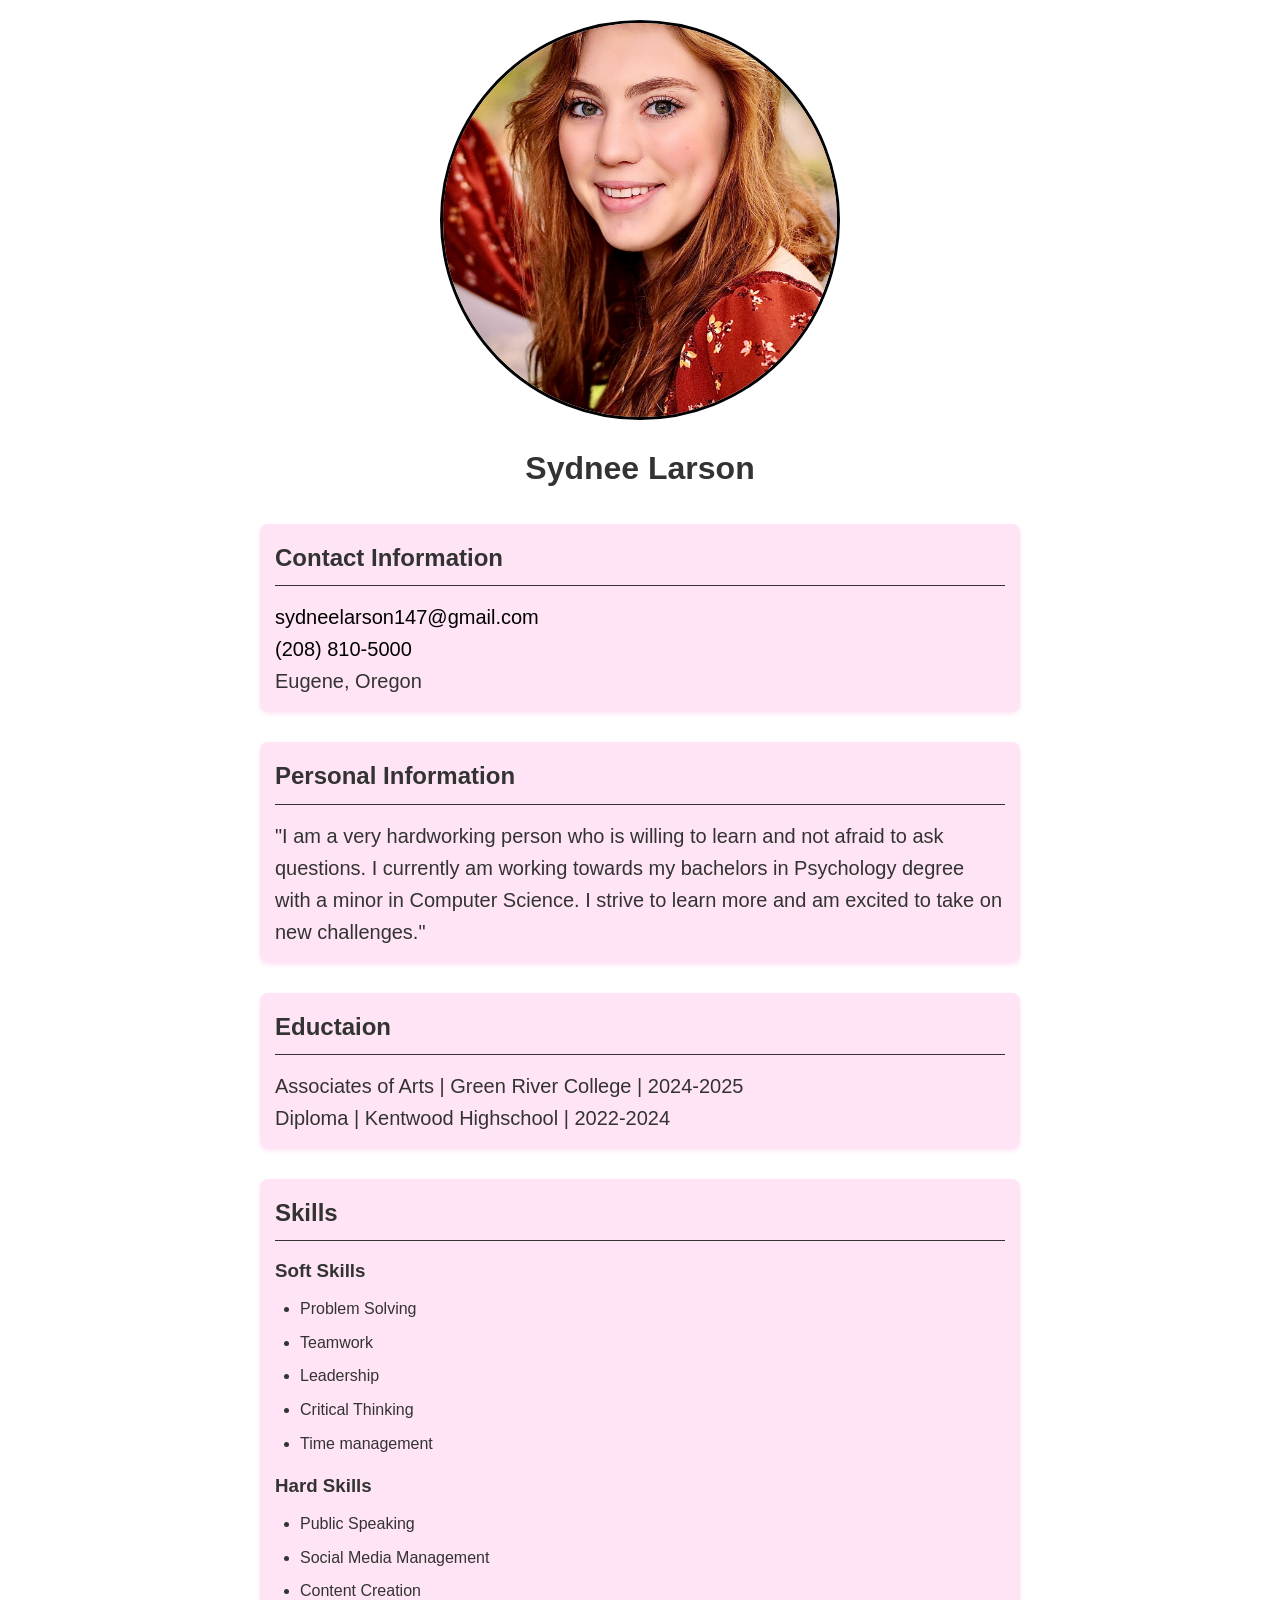
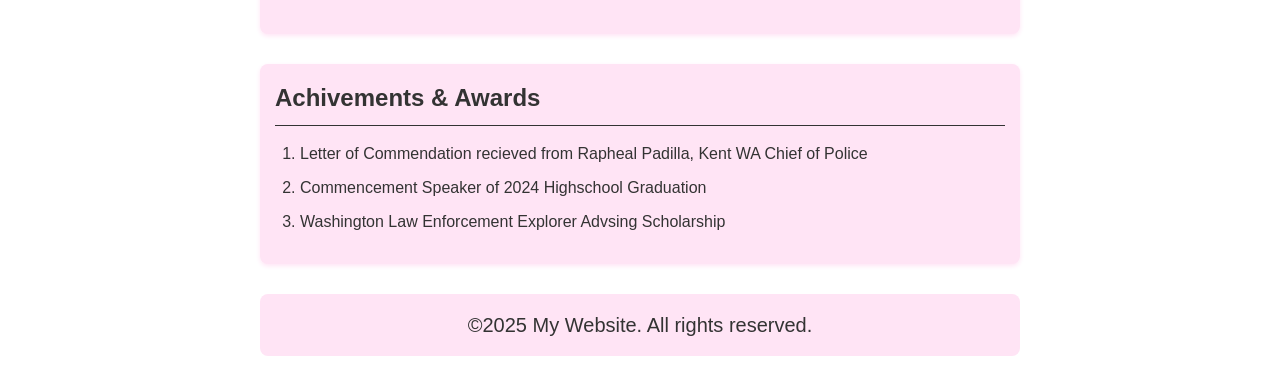
==== index.html @ 29e78b07 "Rename project0.html to index.html" ====
<!DOCTYPE html> 
<html lang="en">
    <head>
       <meta charset = "UTF-8">
       <meta name="viewport" content="width=device-width, initial-scale=1.0">
       <title>Sydnee Larson</title>
       <link rel="stylesheet" href="styles.css">
    </head>
    

    <body> 
        <header>
            <img class="profile-image" src="Headshot.jpg" alt="Picture of Me">

             <h1>Sydnee Larson</h1>
        </header>
       
        <section> 
            <h2>Contact Information</h2>
             
                <p><a href= "mailto:sydneelarson147@gmail.com" title="Sydnee Larson Email">sydneelarson147@gmail.com</a></p>
                <p><a href = "tel:208-810-5000" title= "Call Sydnee Larson"> (208) 810-5000</a></p>
                <p>Eugene, Oregon</p>
        </section>
        
        <section>
        <!--Personal Information Section --> 
            <h2>Personal Information</h2>
            <p>"I am a very hardworking person who is willing to learn and not afraid to ask questions. I currently am working towards my bachelors in Psychology degree with a minor in Computer Science. I strive to learn more and am excited to take on new challenges."</p>
        </section>

        <!--Education Section-->
        <section> 
            <h2>Eductaion</h2>
            <p>Associates of Arts | Green River College | 2024-2025</p>
            <p>Diploma | Kentwood Highschool | 2022-2024</p>
        </section>
       
        <!--Skills Section-->
        <section> 
            <h2> Skills </h2>

            <h3> Soft Skills</h3>
            <ul>
                <li>Problem Solving</li>
                <li>Teamwork</li>
                <li>Leadership</li>
                <li>Critical Thinking</li>
                <li>Time management</li>
            </ul>

            <h3>Hard Skills</h3>
            <ul> 
                <li>Public Speaking</li>
                <li>Social Media Management</li>
                <li>Content Creation</li>
            </ul>
        </section>
        
        <!--Achievements Section-->
        <section> 
            <h2> Achivements & Awards</h2>
            <ol> 
                <li>Letter of Commendation recieved from Rapheal Padilla, Kent WA Chief of Police</li>
                <li>Commencement Speaker of 2024 Highschool Graduation</li>
                <li>Washington Law Enforcement Explorer Advsing Scholarship</li>
            </ol>
        </section>
        
        
        <footer> 
            <p>©2025 My Website. All rights reserved.</p>
        </footer>
    
    </body>

</html>
---- styles.css ----
/* Sydnee Larson */
/* please make sure you change the name of this file to styles.css */

/* Global Styles */
* {
    margin: 0;
    padding: 0;
    box-sizing: border-box;
}

body {
    font-family: 'Segoe UI', Tahoma, Geneva, Verdana, sans-serif;
    line-height: 1.6;
    color: #333;
    max-width: 800px;
    margin: 0 auto;
    padding: 20px;
    position: relative;
}

/* Background Image with Transparency */
/* need position: fixed; and top: 0; left: 0; */
body:before {
    content: "";
    position: fixed;
    top: 0;
    left: 0;
    width: 100%;
    height: 100%;
    background-image: url('background.jpg');
    background-size: cover;
    background-position: center;
    opacity: 0.3;
    z-index: -1;
}

/*Header Styles */

header {
    text-align: center;
    margin-bottom: 30px;
}

.profile-image {
    width: 400px;
    height: 400px;
    border-radius: 50%;
    object-fit: cover; 
    border: 3px solid #020305;
    margin-bottom: 15px
}

h1 {
    color:#333;
    margin-bottom: 10px;
}

hr{ 
    border: none;
    height: 2px;
    background-color: #020305;
    margin: 15px 0;
}

/* Link Styles */ 
a{
    color:rgb(0, 0, 0);
    text-decoration: none; 
    transition: color 0.3s;

}

a:hover {
    color:black;
    text-decoration:underline 
}

a:visted {
    color:rgb(255, 228, 245);
}

/* Section Styles */
section { 
    margin: 0 auto 30px auto;
    padding: 15px;
    background-color:rgb(255, 228, 245);
    border-radius: 8px;
    box-shadow: 0 2px 5px rgb(255, 228, 245);
    width: 100%;
}

h2 {
    color:#333;
    margin-bottom: 15px; 
    border-bottom: 1px solid;
    padding-bottom: 8px;
}

h3 {
    color:#333;
    margin: 15px 0 10px 0;
}

p {
    font-size: 20px;
}

/* List Styles */
ul, ol {
    padding-left: 25px;
    margin-bottom: 15px;
}

li { 
    margin-bottom: 8px;
}

/* Skills Section */
section section {
    box-shadow: none;
    margin-bottom: 15px; 
    padding: 10px;
}

/* Footer Styles */
footer {
    text-align: center; 
    margin-top: 30px;
    padding: 15px;
    background-color: rgb(255, 228, 245);
    border-radius: 8px;
}
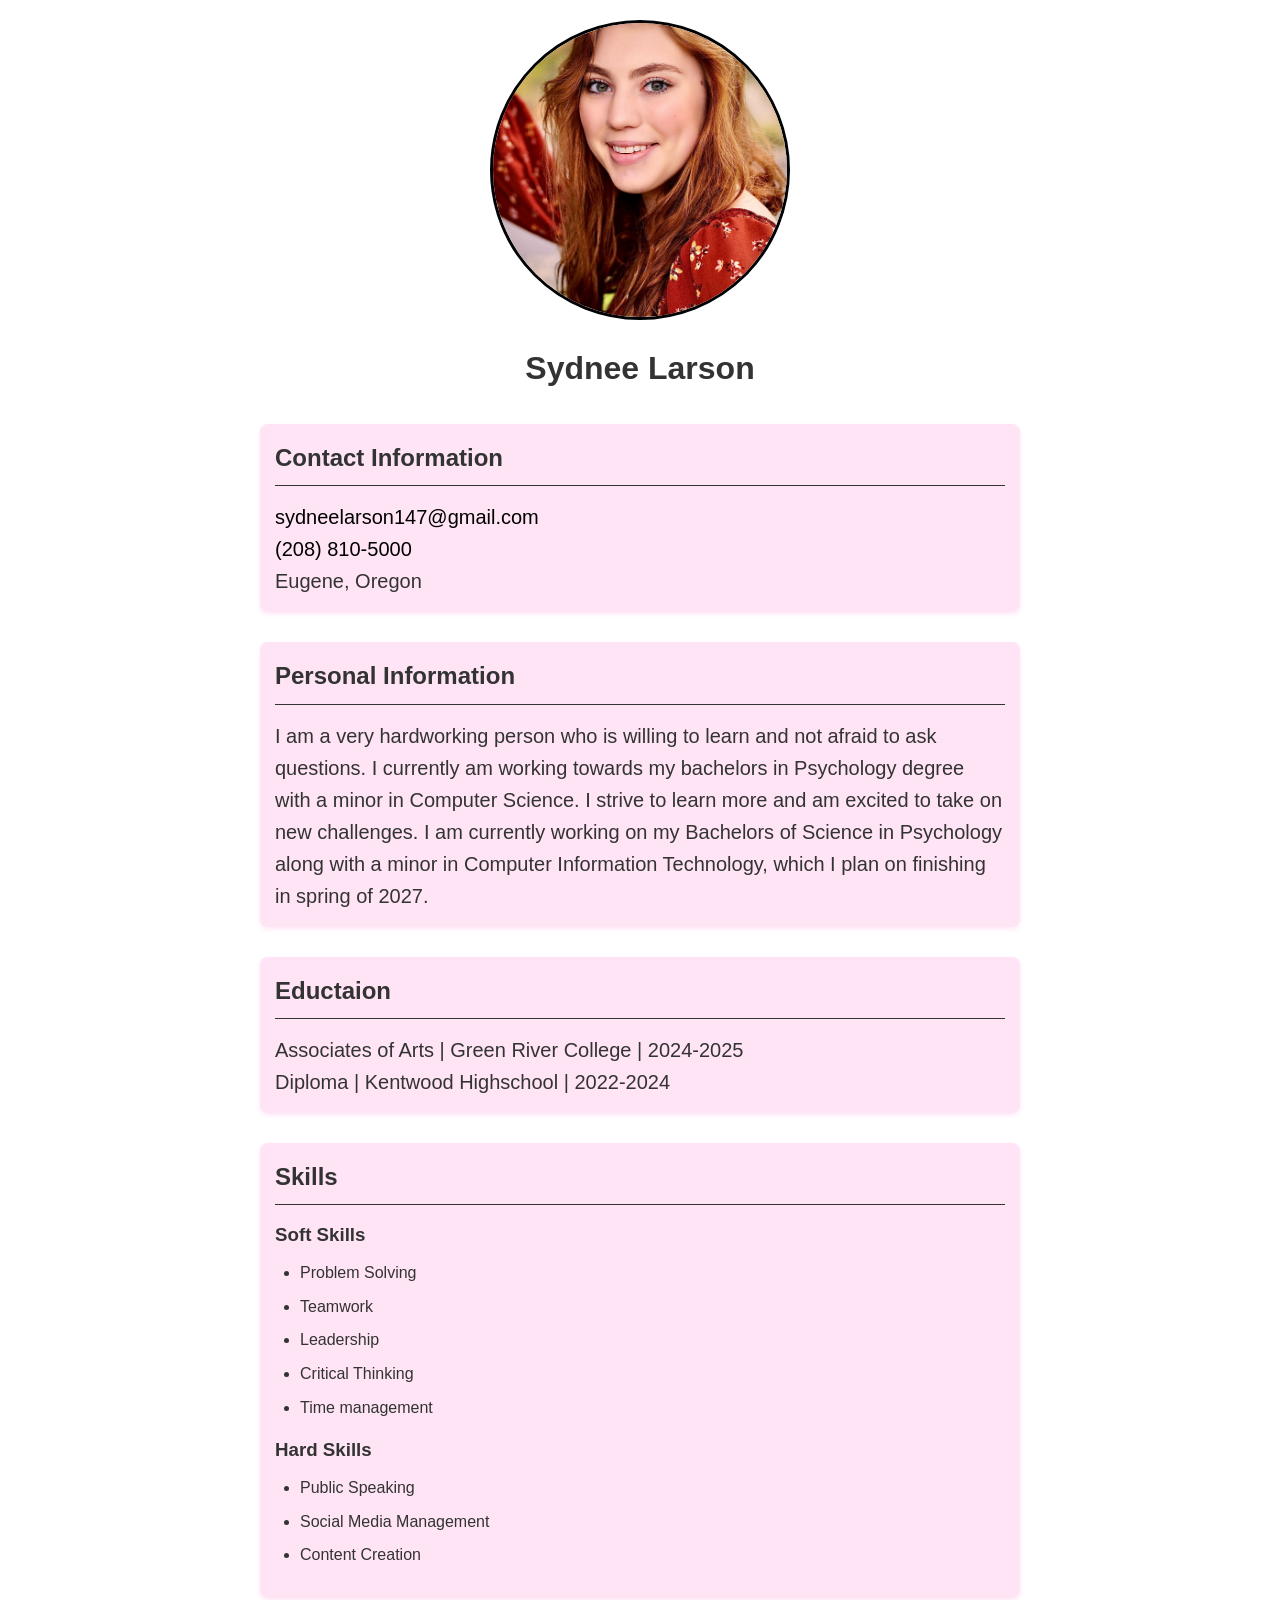
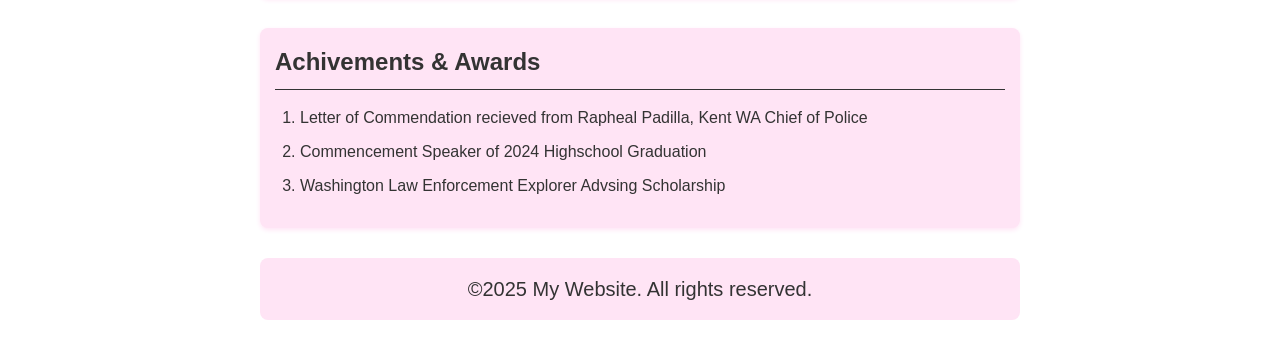
==== commit 6a1bc33b: "Revise personal information in index.html Updated personal information to reflect current education " ====
--- a/index.html
+++ b/index.html
@@ -26,7 +26,7 @@
         <section>
         <!--Personal Information Section --> 
             <h2>Personal Information</h2>
-            <p>"I am a very hardworking person who is willing to learn and not afraid to ask questions. I currently am working towards my bachelors in Psychology degree with a minor in Computer Science. I strive to learn more and am excited to take on new challenges."</p>
+            <p>I am a very hardworking person who is willing to learn and not afraid to ask questions. I currently am working towards my bachelors in Psychology degree with a minor in Computer Science. I strive to learn more and am excited to take on new challenges. I am currently working on my Bachelors of Science in Psychology along with a minor in Computer Information Technology, which I plan on finishing in spring of 2027. </p>
         </section>
 
         <!--Education Section-->
--- a/styles.css
+++ b/styles.css
@@ -25,8 +25,8 @@
     position: fixed;
     top: 0;
     left: 0;
-    width: 100%;
-    height: 100%;
+    width: 70%;
+    height: 70%;
     background-image: url('background.jpg');
     background-size: cover;
     background-position: center;
@@ -42,8 +42,8 @@
 }
 
 .profile-image {
-    width: 400px;
-    height: 400px;
+    width: 300px;
+    height: 300px;
     border-radius: 50%;
     object-fit: cover; 
     border: 3px solid #020305;
@@ -129,4 +129,4 @@
     padding: 15px;
     background-color: rgb(255, 228, 245);
     border-radius: 8px;
-}+}
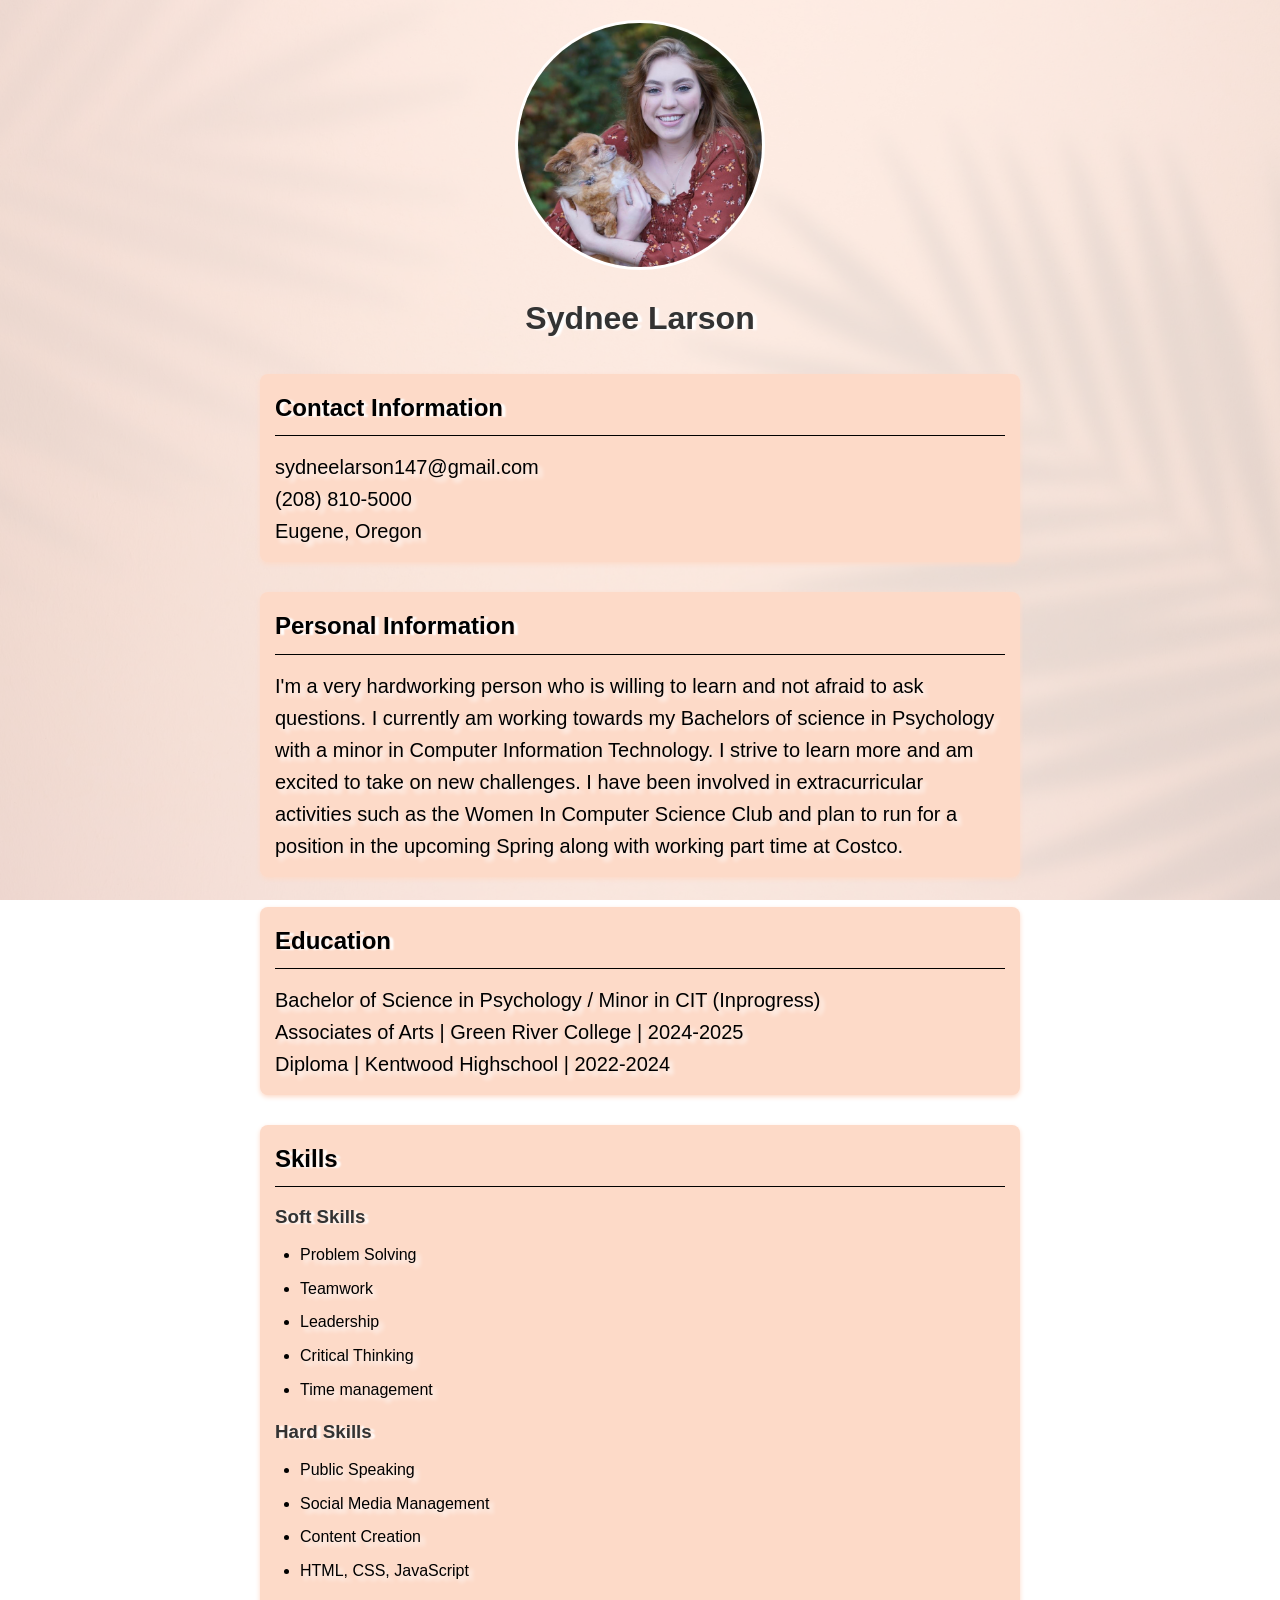
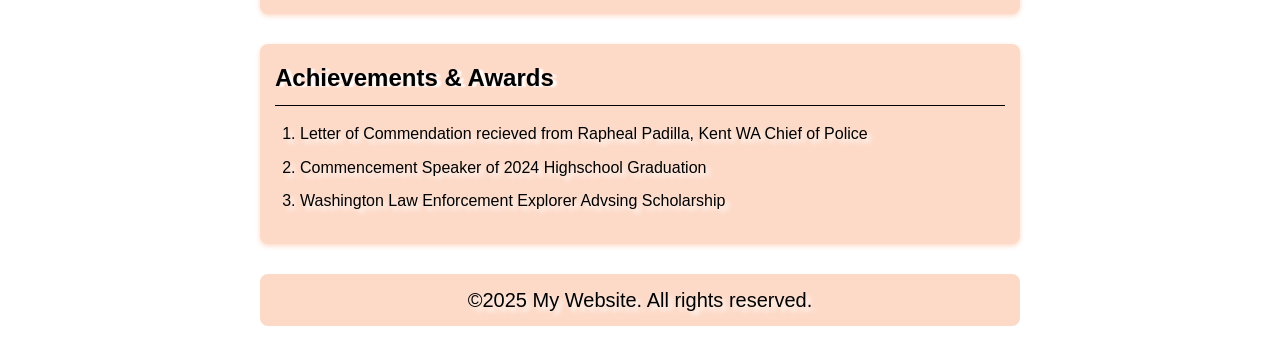
==== commit 99cc50a3: "Rename project8.html to index.html" ====
--- a/index.html
+++ b/index.html
@@ -10,7 +10,7 @@
 
     <body> 
         <header>
-            <img class="profile-image" src="Headshot.jpg" alt="Picture of Me">
+            <img class="profile-image" src="Headshot.jpeg" alt="Picture of me">
 
              <h1>Sydnee Larson</h1>
         </header>
@@ -26,12 +26,16 @@
         <section>
         <!--Personal Information Section --> 
             <h2>Personal Information</h2>
-            <p>I am a very hardworking person who is willing to learn and not afraid to ask questions. I currently am working towards my bachelors in Psychology degree with a minor in Computer Science. I strive to learn more and am excited to take on new challenges. I am currently working on my Bachelors of Science in Psychology along with a minor in Computer Information Technology, which I plan on finishing in spring of 2027. </p>
+            <p>I'm a very hardworking person who is willing to learn and not afraid to ask questions. I currently am working towards my Bachelors of science in Psychology with a minor in Computer Information Technology. I strive to learn more and am excited to take on new challenges. 
+                I have been involved in extracurricular activities such as the Women In Computer Science Club and plan to run for a position in the upcoming Spring along with working part time at Costco. 
+            </p>
         </section>
+    
 
         <!--Education Section-->
         <section> 
-            <h2>Eductaion</h2>
+            <h2>Education</h2>
+            <p>Bachelor of Science in Psychology / Minor in CIT (Inprogress)</p>
             <p>Associates of Arts | Green River College | 2024-2025</p>
             <p>Diploma | Kentwood Highschool | 2022-2024</p>
         </section>
@@ -54,12 +58,15 @@
                 <li>Public Speaking</li>
                 <li>Social Media Management</li>
                 <li>Content Creation</li>
+                <li>HTML, CSS, JavaScript</li>
             </ul>
         </section>
+
+
         
         <!--Achievements Section-->
         <section> 
-            <h2> Achivements & Awards</h2>
+            <h2> Achievements & Awards</h2>
             <ol> 
                 <li>Letter of Commendation recieved from Rapheal Padilla, Kent WA Chief of Police</li>
                 <li>Commencement Speaker of 2024 Highschool Graduation</li>
--- a/styles.css
+++ b/styles.css
@@ -11,11 +11,12 @@
 body {
     font-family: 'Segoe UI', Tahoma, Geneva, Verdana, sans-serif;
     line-height: 1.6;
-    color: #333;
+    color: #000000;
     max-width: 800px;
     margin: 0 auto;
     padding: 20px;
     position: relative;
+    text-shadow: 4px 4px 4px rgb(255, 255, 255);
 }
 
 /* Background Image with Transparency */
@@ -25,9 +26,9 @@
     position: fixed;
     top: 0;
     left: 0;
-    width: 70%;
-    height: 70%;
-    background-image: url('background.jpg');
+    width: 100%;
+    height: 100%;
+    background-image: url('backgroundimage.jpg');
     background-size: cover;
     background-position: center;
     opacity: 0.3;
@@ -42,17 +43,17 @@
 }
 
 .profile-image {
-    width: 300px;
-    height: 300px;
+    width: 250px;
+    height: 250px;
     border-radius: 50%;
     object-fit: cover; 
-    border: 3px solid #020305;
+    border: 3px solid #ffffff;
     margin-bottom: 15px
 }
 
 h1 {
     color:#333;
-    margin-bottom: 10px;
+    margin-bottom: 0px;
 }
 
 hr{ 
@@ -62,6 +63,9 @@
     margin: 15px 0;
 }
 
+h1, h2, h3 {
+    text-shadow: 4px 1px 2px rgb(255, 255, 255);
+}
 /* Link Styles */ 
 a{
     color:rgb(0, 0, 0);
@@ -76,21 +80,21 @@
 }
 
 a:visted {
-    color:rgb(255, 228, 245);
+    color:hsl(0, 0%, 100%);
 }
 
 /* Section Styles */
 section { 
     margin: 0 auto 30px auto;
     padding: 15px;
-    background-color:rgb(255, 228, 245);
+    background-color:rgb(253, 218, 200);
     border-radius: 8px;
-    box-shadow: 0 2px 5px rgb(255, 228, 245);
+    box-shadow: 0 2px 5px rgb(253, 218, 200);
     width: 100%;
 }
 
 h2 {
-    color:#333;
+    color:#000000;
     margin-bottom: 15px; 
     border-bottom: 1px solid;
     padding-bottom: 8px;
@@ -125,8 +129,8 @@
 /* Footer Styles */
 footer {
     text-align: center; 
-    margin-top: 30px;
-    padding: 15px;
-    background-color: rgb(255, 228, 245);
+    margin-top: 15x;
+    padding: 10px;
+    background-color: rgb(253, 218, 200);
     border-radius: 8px;
-}
+}
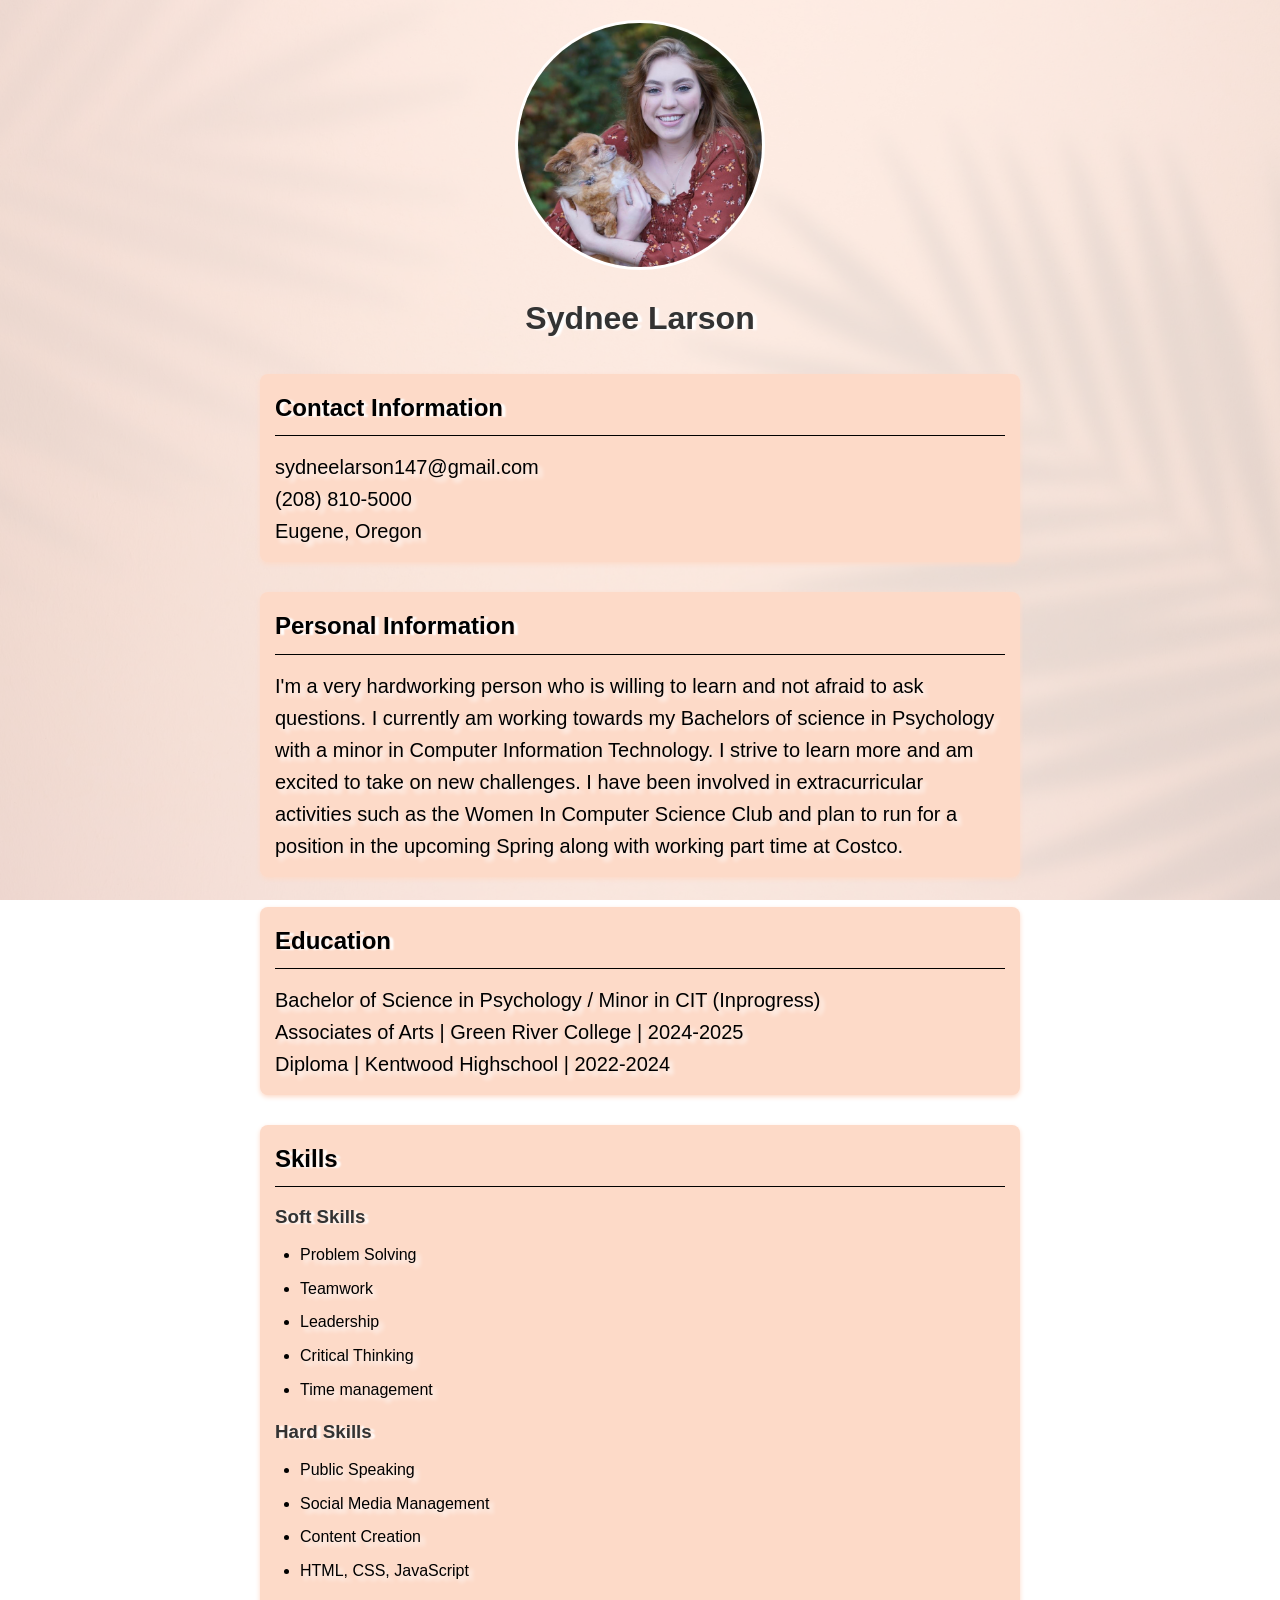
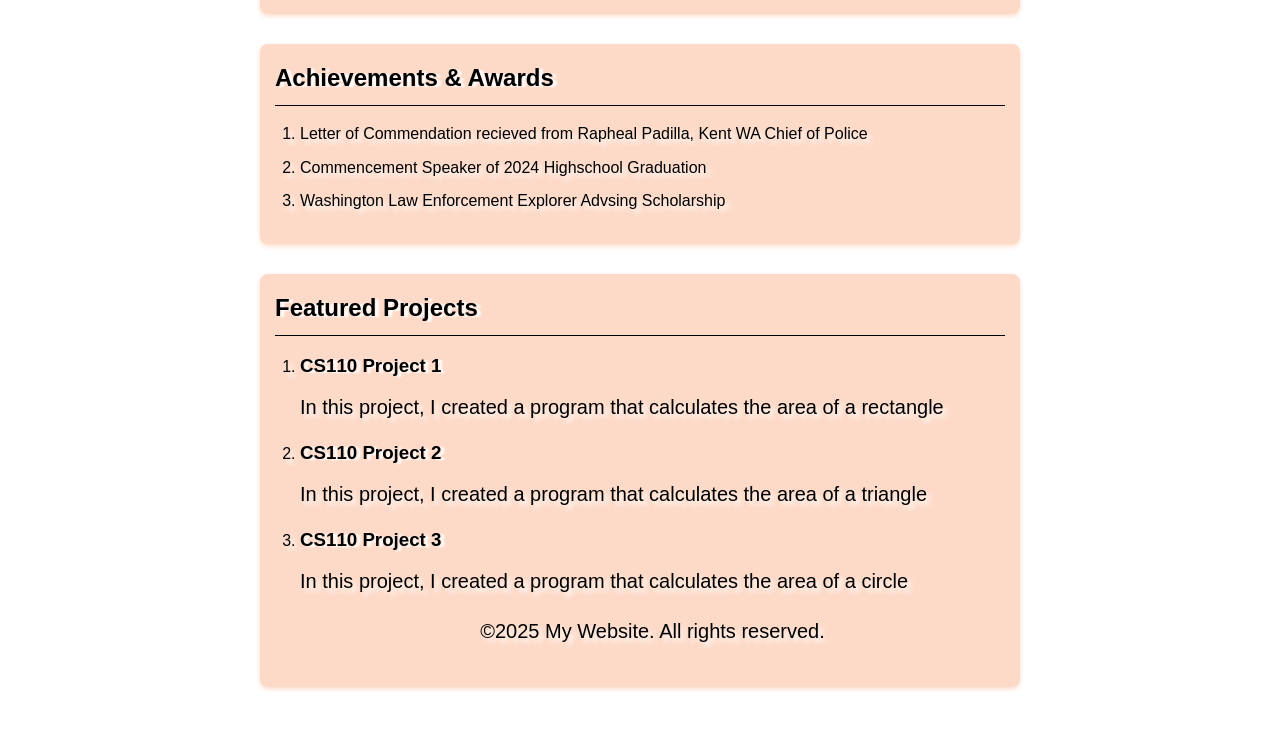
==== commit bde4a5e0: "Add Featured Projects section to index.html" ====
--- a/index.html
+++ b/index.html
@@ -73,8 +73,25 @@
                 <li>Washington Law Enforcement Explorer Advsing Scholarship</li>
             </ol>
         </section>
+          
+        <!---Featured Projects Section-->
+        <section> 
+            <h2>Featured Projects</h2>
+            <ol>
+            <li>
+                <h3><a href="project1.html" title="CS110 Project 1" target="_blank">CS110 Project 1</a></h3>
+                <p>In this project, I created a program that calculates the area of a rectangle</p>
+            </li>
+            <li>
+                <h3><a href="project2.html" title="CS110 Project 2" target="_blank">CS110 Project 2</a></h3>
+                <p>In this project, I created a program that calculates the area of a triangle</p>
+            </li>
+            <li>
+                <h3><a href="project4.html" title="CS110 Project 3" target="_blank">CS110 Project 3</a></h3>
+                <p>In this project, I created a program that calculates the area of a circle</p>
+            </li>
         
-        
+      
         <footer> 
             <p>©2025 My Website. All rights reserved.</p>
         </footer>
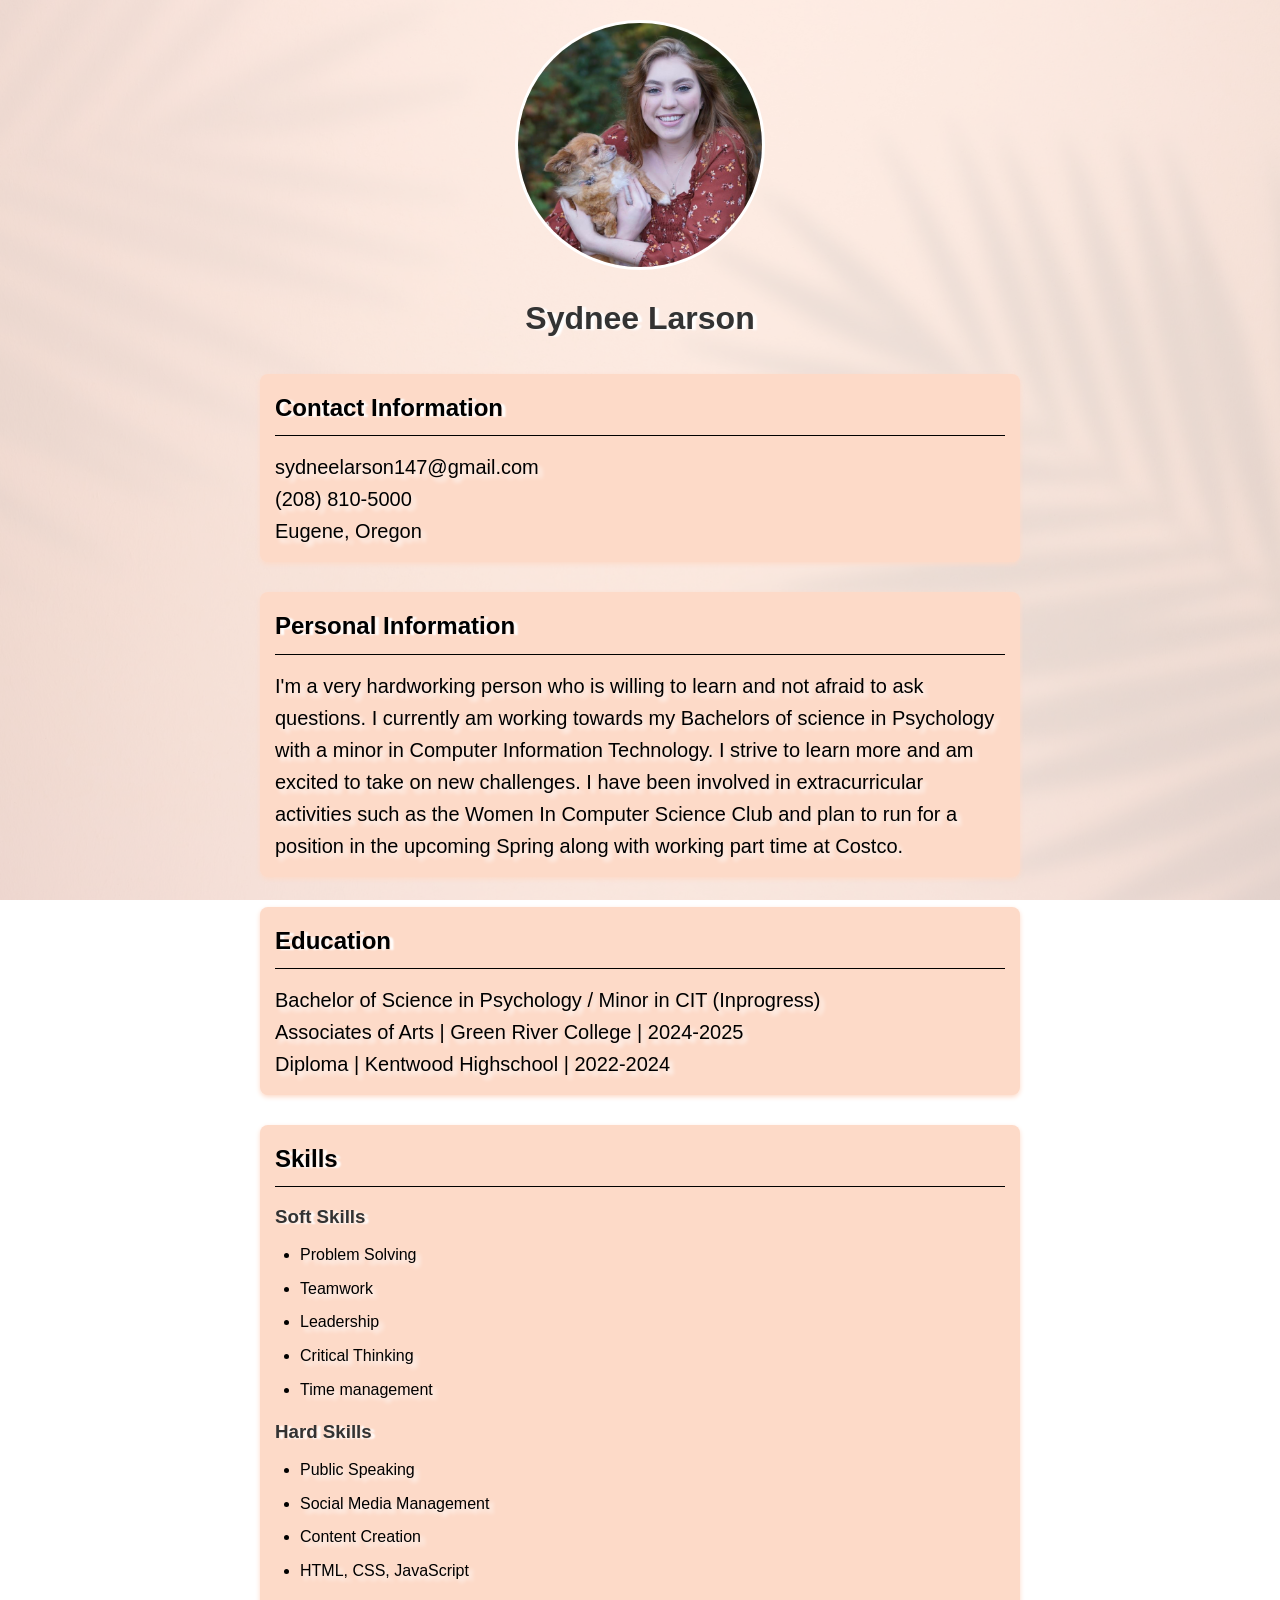
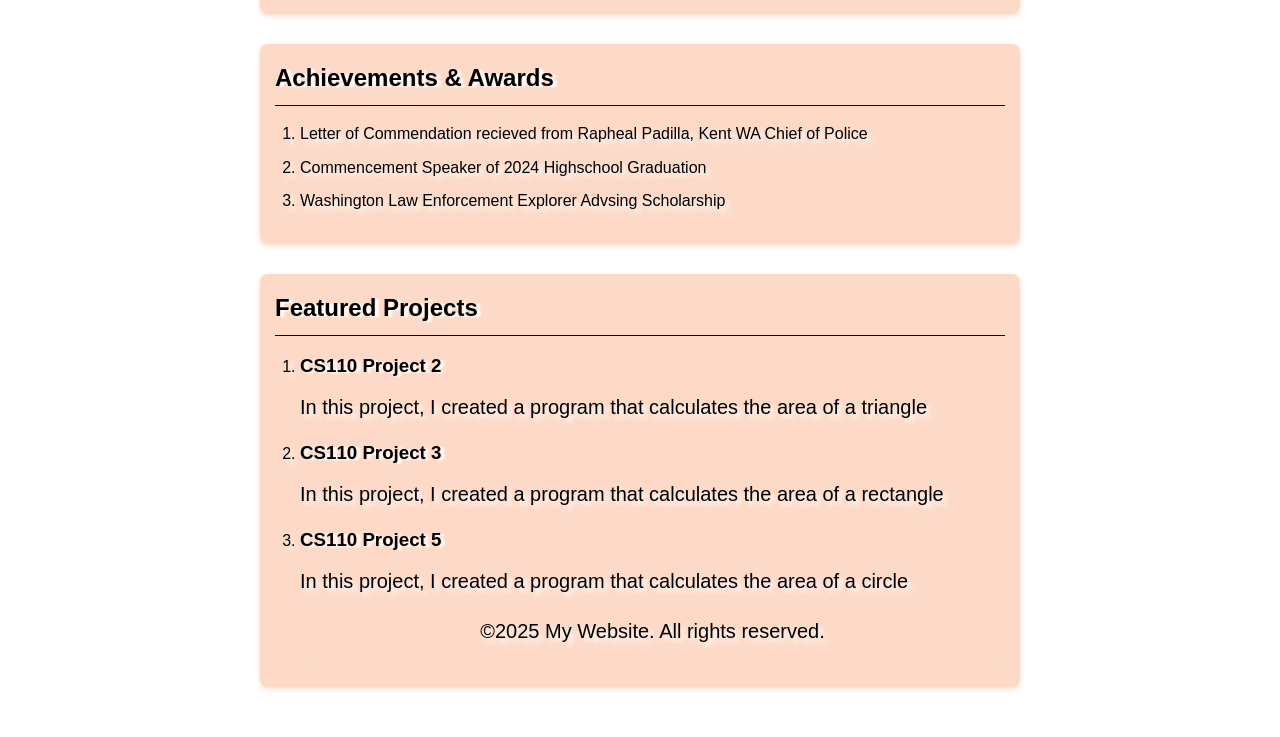
==== commit 9af77282: "Rename project8.html to index.html" ====
--- a/index.html
+++ b/index.html
@@ -10,7 +10,7 @@
 
     <body> 
         <header>
-            <img class="profile-image" src="Headshot.jpeg" alt="Picture of me">
+            <img class="profile-image" src="Headshot.jpeg" alt="Picture of Me">
 
              <h1>Sydnee Larson</h1>
         </header>
@@ -73,25 +73,28 @@
                 <li>Washington Law Enforcement Explorer Advsing Scholarship</li>
             </ol>
         </section>
-          
+
         <!---Featured Projects Section-->
         <section> 
             <h2>Featured Projects</h2>
             <ol>
-            <li>
-                <h3><a href="project1.html" title="CS110 Project 1" target="_blank">CS110 Project 1</a></h3>
-                <p>In this project, I created a program that calculates the area of a rectangle</p>
-            </li>
-            <li>
+             <li>
                 <h3><a href="project2.html" title="CS110 Project 2" target="_blank">CS110 Project 2</a></h3>
                 <p>In this project, I created a program that calculates the area of a triangle</p>
             </li>
             <li>
-                <h3><a href="project4.html" title="CS110 Project 3" target="_blank">CS110 Project 3</a></h3>
+                <h3><a href="project3.html" title="CS110 Project 3" target="_blank">CS110 Project 3</a></h3>
+                <p>In this project, I created a program that calculates the area of a rectangle</p>
+            </li>
+            <li>
+                <h3><a href="project5.html" title="CS110 Project 5" target="_blank">CS110 Project 5</a></h3>
                 <p>In this project, I created a program that calculates the area of a circle</p>
             </li>
+            
+            
+           
         
-      
+        
         <footer> 
             <p>©2025 My Website. All rights reserved.</p>
         </footer>
--- a/styles.css
+++ b/styles.css
@@ -126,6 +126,88 @@
     padding: 10px;
 }
 
+
+/* Styles for Project 2 */
+
+.code-container {
+    background-color: #ffffff;
+    border-radius: 8px;
+    padding: 20px;
+    margin: 20px 0;
+    overflow-x: auto;
+    border-left: 4px solid #ffffff;
+}
+
+code {
+    font-family: 'Consolas', 'Monaco', 'Courier New', monospace;
+    font-size: 14px;
+    line-height: 1.5;
+    color: #000000;
+    display: block;
+    white-space: pre;
+}
+
+
+.scene-image {
+    max-width: 100%;
+    height: auto;
+    border-radius: 8px;
+    border: 3px solid rgb(253, 218, 200);
+    box-shadow: 0 8px 25px rgba(0, 0, 0, 0.15);
+    transition: transform 0.3s ease;
+}
+
+.scene-image:hover {
+    transform: scale(1.02);
+}
+
+.scene-description {
+    font-style: italic;
+    color: #000000;
+    margin-top: 1.5rem;
+    padding: 1rem;
+    background-color: rgb(253, 218, 200);
+    border-radius: 8px;
+    border-left: 4px solid rgb(253, 218, 200);
+}
+
+
+.scene-image {
+    max-width: 100%;
+    height: auto;
+    border-radius: 8px;
+    border: 3px solid #fff;
+    box-shadow: 0 8px 25px rgba(0, 0, 0, 0.15);
+    transition: transform 0.3s ease;
+}
+
+.scene-image {
+    max-width: 100%;
+    height: auto;
+    border-radius: 8px;
+    border: 3px solid #fff;
+    box-shadow: 0 8px 25px rgba(0, 0, 0, 0.15);
+    transition: transform 0.3s ease;
+}
+
+
+.scene-image {
+    max-width: 100%;
+    height: auto;
+    border-radius: 8px;
+    border: 3px solid #ffffff;
+    box-shadow: 0 8px 25px rgba(0, 0, 0, 0.15);
+    transition: transform 0.3s ease;
+}
+.scene-image {
+    max-width: 100%;
+    height: auto;
+    border-radius: 8px;
+    border: 3px solid #ffffff;
+    box-shadow: 0 8px 25px rgba(0, 0, 0, 0.15);
+    transition: transform 0.3s ease;
+}
+
 /* Footer Styles */
 footer {
     text-align: center; 
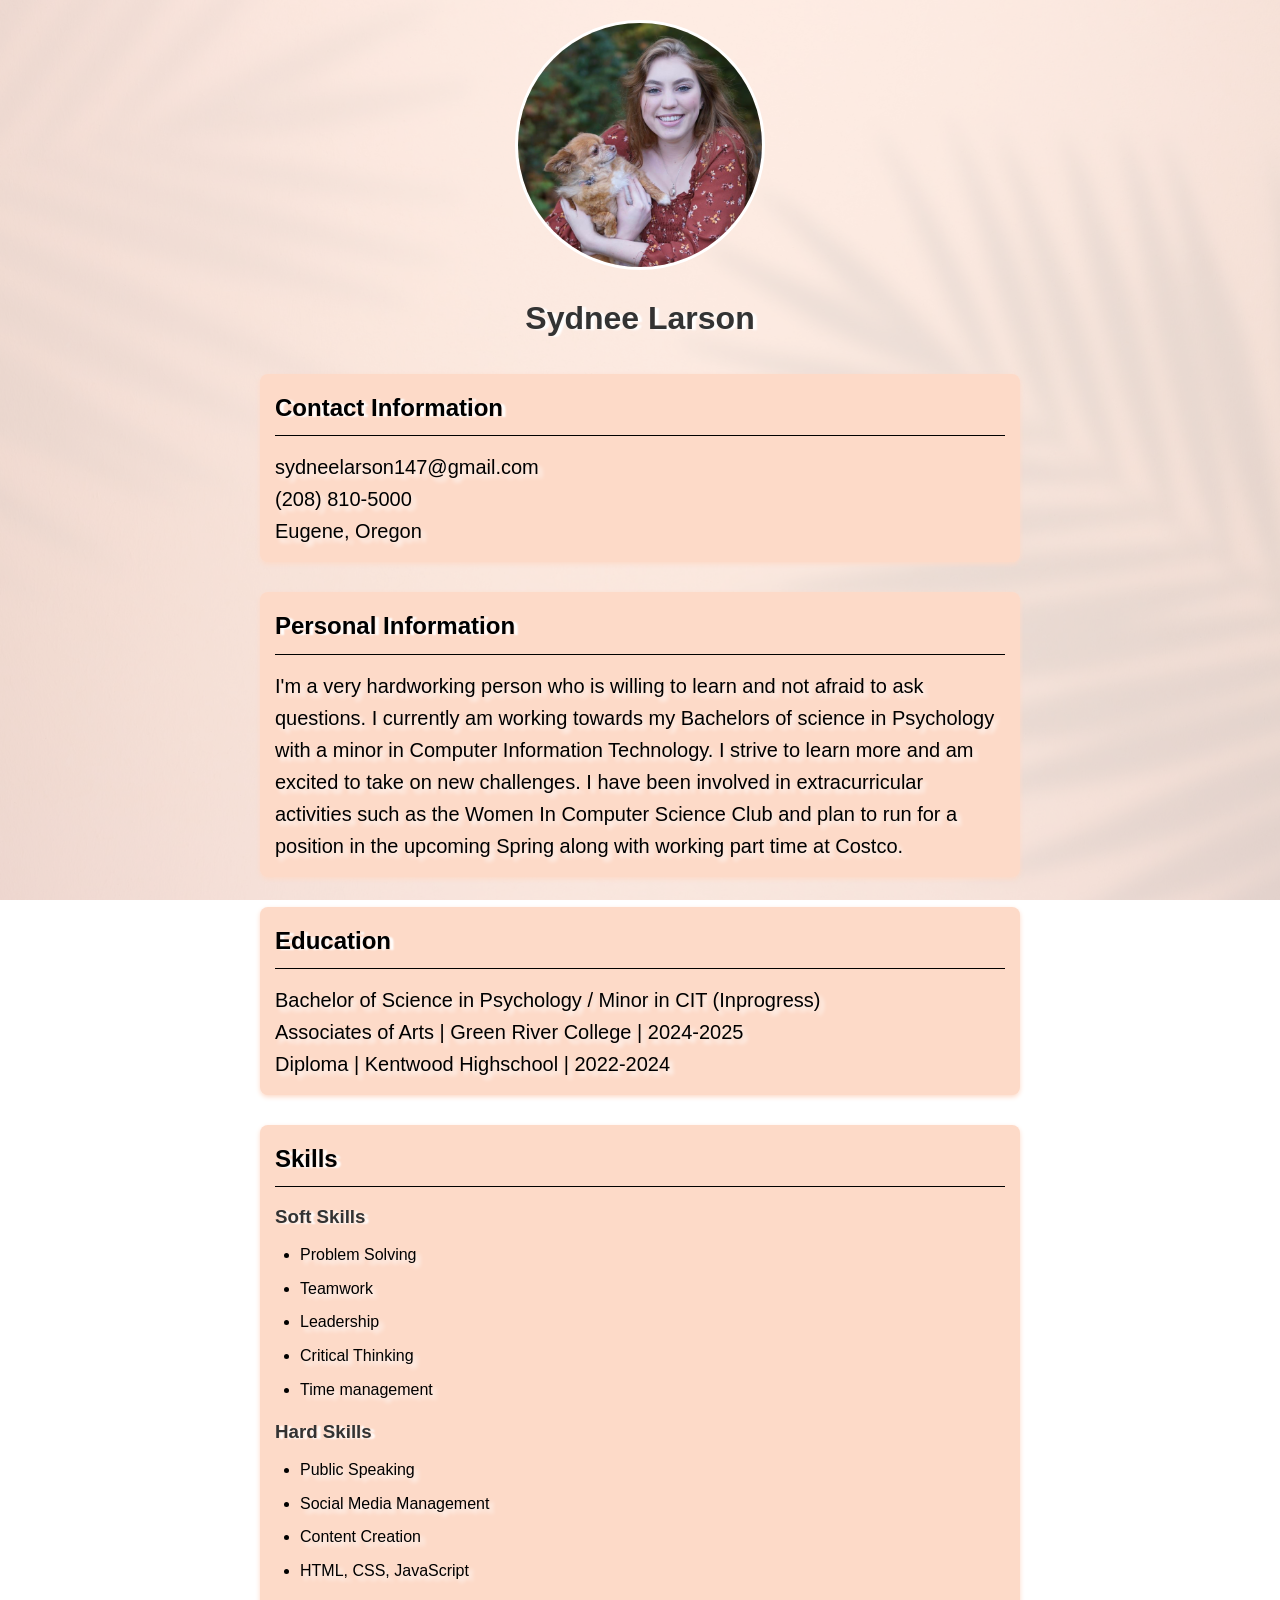
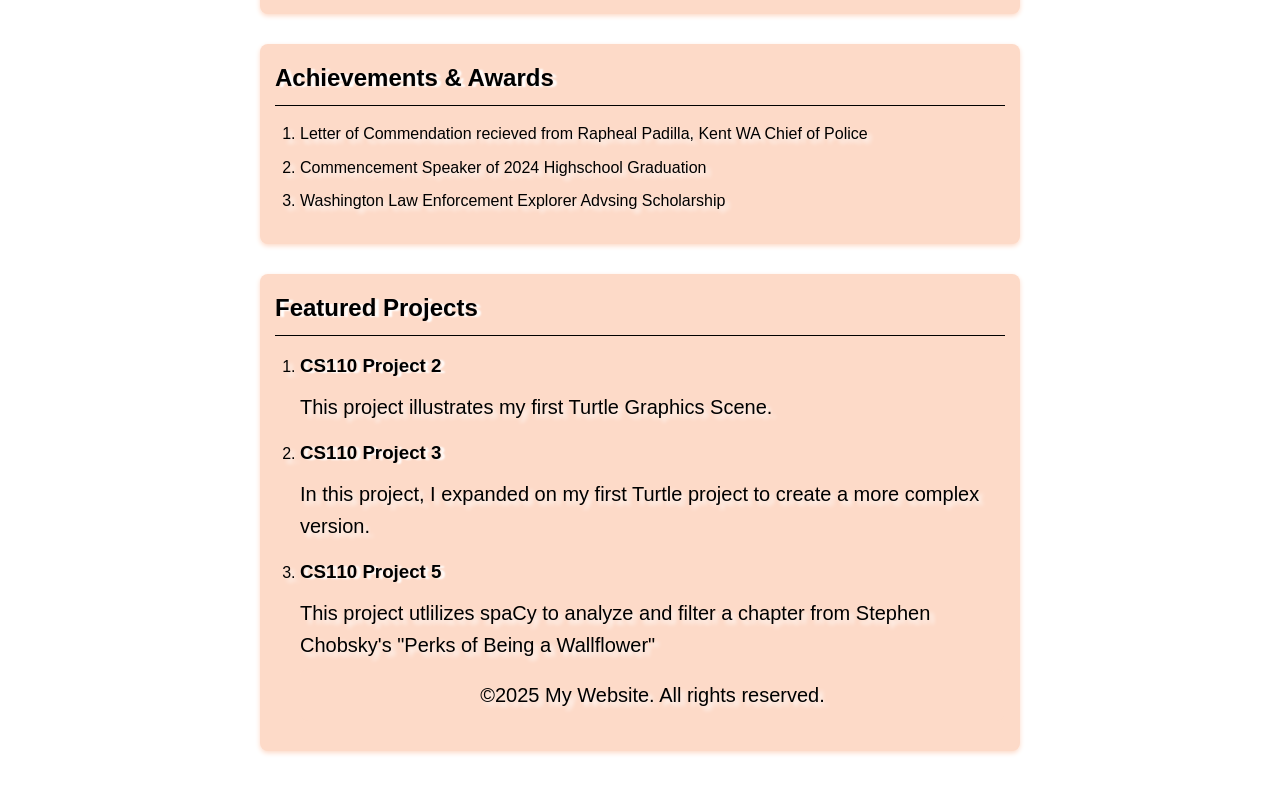
==== commit dbd31fa5: "Update index.html" ====
--- a/index.html
+++ b/index.html
@@ -80,15 +80,16 @@
             <ol>
              <li>
                 <h3><a href="project2.html" title="CS110 Project 2" target="_blank">CS110 Project 2</a></h3>
-                <p>In this project, I created a program that calculates the area of a triangle</p>
+                <p>This project illustrates my first Turtle Graphics Scene. </p>
             </li>
             <li>
                 <h3><a href="project3.html" title="CS110 Project 3" target="_blank">CS110 Project 3</a></h3>
-                <p>In this project, I created a program that calculates the area of a rectangle</p>
+                <p>In this project, I expanded on my first Turtle project to create a more complex version.</p>
             </li>
             <li>
                 <h3><a href="project5.html" title="CS110 Project 5" target="_blank">CS110 Project 5</a></h3>
-                <p>In this project, I created a program that calculates the area of a circle</p>
+                <p>This project utlilizes spaCy to analyze and filter a chapter from Stephen Chobsky's 
+                "Perks of Being a Wallflower"</p>
             </li>
             
             
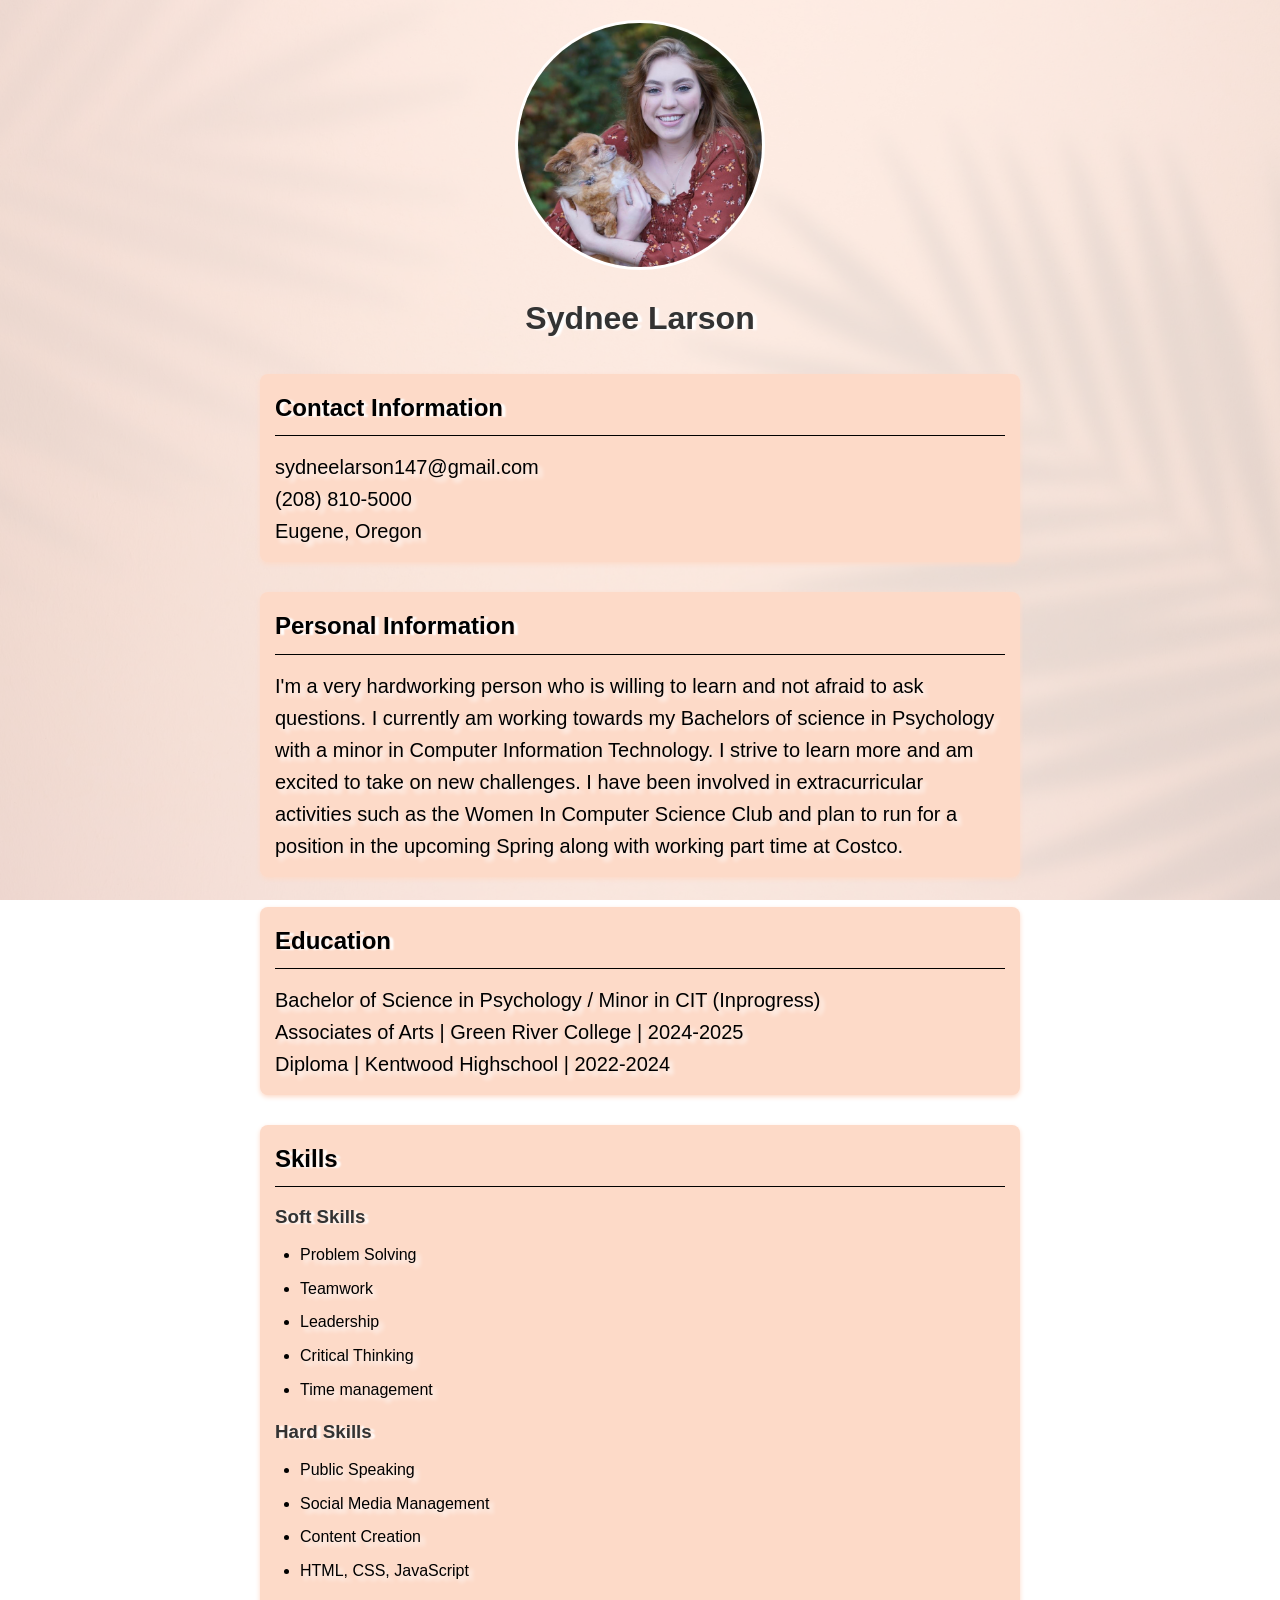
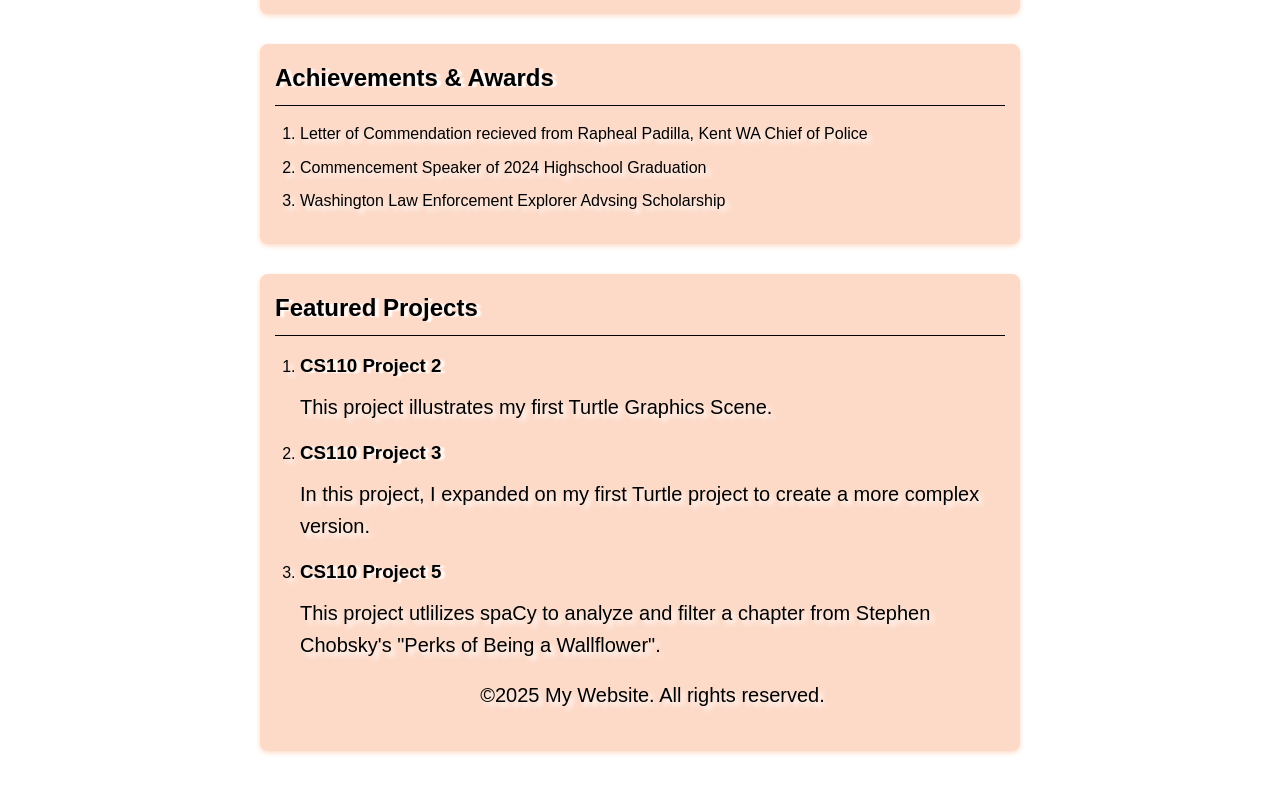
==== commit 9690b947: "Update index.html" ====
--- a/index.html
+++ b/index.html
@@ -89,7 +89,7 @@
             <li>
                 <h3><a href="project5.html" title="CS110 Project 5" target="_blank">CS110 Project 5</a></h3>
                 <p>This project utlilizes spaCy to analyze and filter a chapter from Stephen Chobsky's 
-                "Perks of Being a Wallflower"</p>
+                "Perks of Being a Wallflower".</p>
             </li>
             
             
